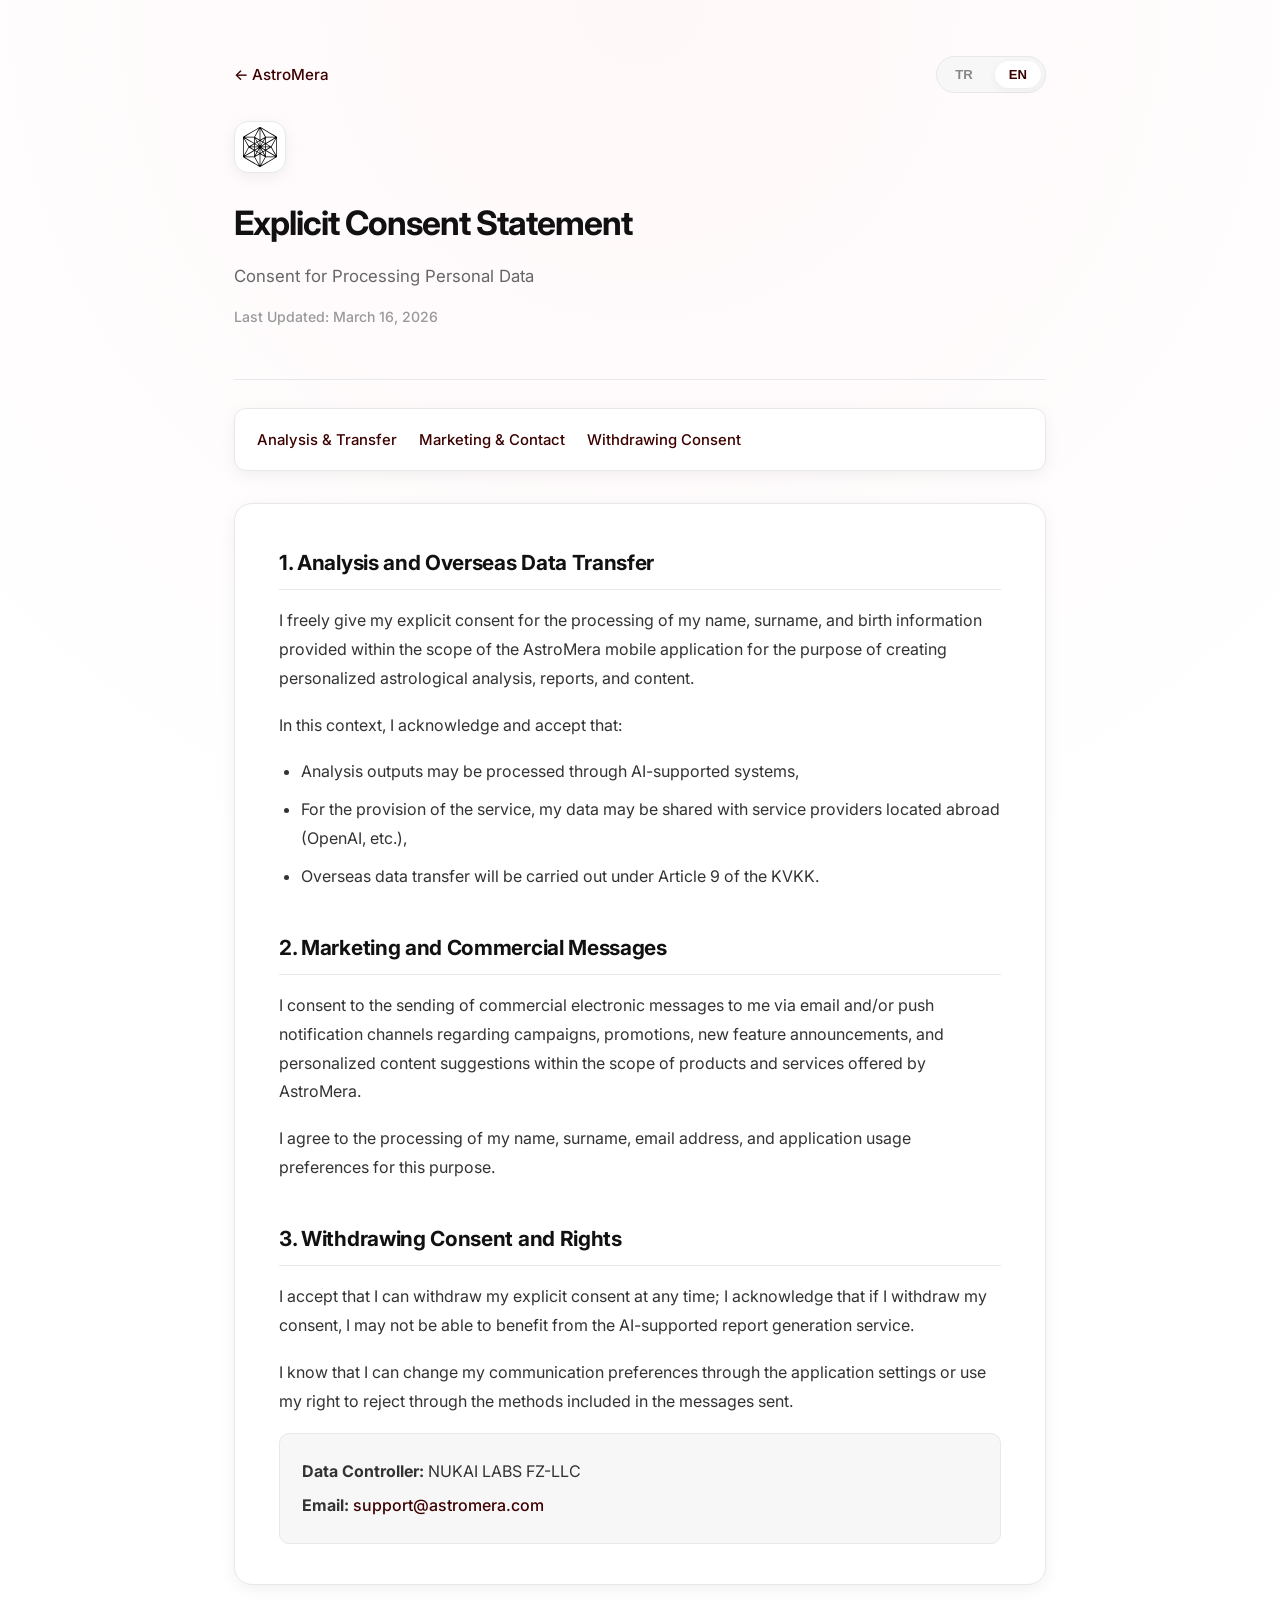
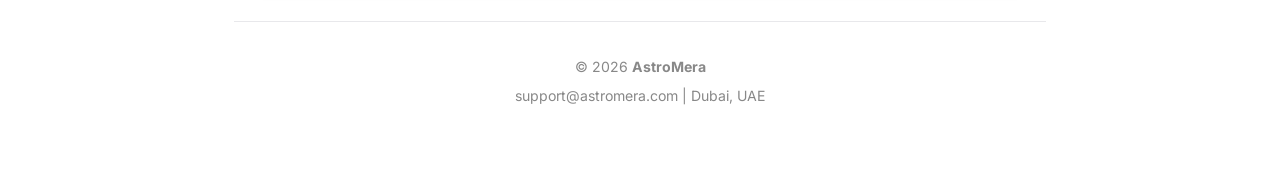
==== consent.html @ 08d9c650 "Uptade site" ====
<!DOCTYPE html>
<html lang="en">

<head>
    <meta charset="UTF-8">
    <meta name="viewport" content="width=device-width, initial-scale=1.0">
    <meta name="description"
        content="AstroMera Açık Rıza Beyanı – Yapay zeka analizleri ve veri aktarımı onay formunu inceleyin.">
    <meta name="theme-color" content="#fff2f4">
    <title>Explicit Consent – AstroMera</title>
    <link rel="preconnect" href="https://fonts.googleapis.com">
    <link rel="preconnect" href="https://fonts.gstatic.com" crossorigin>
    <link href="https://fonts.googleapis.com/css2?family=Inter:wght@400;500;600;700&display=swap" rel="stylesheet">
    <link rel="stylesheet" href="style.css">
</head>

<body>

    <div class="container">

        <!-- Back -->
        <nav class="breadcrumb" aria-label="Breadcrumb">
            <a href="index.html" class="tr-only">← AstroMera</a>
            <a href="index.html" class="en-only">← AstroMera</a>
            <div class="lang-switcher">
                <button class="lang-btn" data-lang="tr">TR</button>
                <button class="lang-btn" data-lang="en">EN</button>
            </div>
        </nav>

        <!-- Hero -->
        <header class="hero hero--sub">
            <div class="app-icon">
                <img src="images/logo.svg" alt="AstroMera Icon">
            </div>
            <h1 class="app-name tr-only">Açık Rıza Beyanı</h1>
            <h1 class="app-name en-only">Explicit Consent Statement</h1>
            <p class="short-desc tr-only">Kişisel Verilerin İşlenmesine İlişkin Onay</p>
            <p class="short-desc en-only">Consent for Processing Personal Data</p>
            <div class="last-updated tr-only">Son Güncelleme: <time datetime="2026-03-16">16 Mart 2026</time></div>
            <div class="last-updated en-only">Last Updated: <time datetime="2026-03-16">March 16, 2026</time></div>
        </header>

        <!-- Anchor Menü -->
        <nav class="anchor-menu" aria-label="Bölümler">
            <ul class="tr-only">
                <li><a href="#tr-ai-consent">Analiz ve Veri Aktarımı</a></li>
                <li><a href="#tr-marketing-consent">Pazarlama ve İletişim</a></li>
                <li><a href="#tr-withdraw">Rızanın Geri Çekilmesi</a></li>
            </ul>
            <ul class="en-only">
                <li><a href="#en-ai-consent">Analysis & Transfer</a></li>
                <li><a href="#en-marketing-consent">Marketing & Contact</a></li>
                <li><a href="#en-withdraw">Withdrawing Consent</a></li>
            </ul>
        </nav>

        <main>
            <article class="document-section">
                <!-- Turkish Content -->
                <div class="content-block tr-only">
                    <h2 id="tr-ai-consent">1. Analiz ve Yurtdışı Veri Aktarımı</h2>
                    <p>AstroMera mobil uygulaması kapsamında tarafımca sağlanan ad, soyad ve doğum bilgilerimin kişiye özel astrolojik analiz, rapor ve içerik oluşturulması amacıyla işlenmesine özgür irademle açık rıza veririm.</p>
                    <p>Bu kapsamda;</p>
                    <ul>
                        <li>Analiz çıktılarının yapay zeka destekli sistemler aracılığıyla işlenebileceğini,</li>
                        <li>Hizmetin sunulabilmesi amacıyla verilerimin yurt dışında yerleşik hizmet sağlayıcılarla (OpenAI vb.) paylaşılabileceğini,</li>
                        <li>Yurtdışı veri aktarımının KVKK’nın 9. maddesi kapsamında gerçekleştirileceğini biliyorum.</li>
                    </ul>

                    <h2 id="tr-marketing-consent">2. Pazarlama ve Ticari İletiler</h2>
                    <p>AstroMera tarafından sunulan ürün ve hizmetler kapsamında kampanya, promosyon, yeni özellik duyuruları ve kişiselleştirilmiş içerik önerileri hakkında tarafıma e-posta ve/veya anlık bildirim (push notification) kanalları aracılığıyla ticari elektronik ileti gönderilmesine onay veririm.</p>
                    <p>Bu amaçla ad, soyad, e-posta adresi ve uygulama kullanım tercihlerimin işlenmesini kabul ederim.</p>

                    <h2 id="tr-withdraw">3. Rızanın Geri Çekilmesi ve Haklar</h2>
                    <p>Açık rızamı dilediğim zaman geri çekebileceğimi; rızamı geri çekmem halinde yapay zeka destekli rapor oluşturma hizmetinden faydalanamayabileceğimi bildiğimi kabul ederim.</p>
                    <p>İletişim tercihlerimi uygulama ayarları üzerinden değiştirebileceğimi veya gönderilen iletilerde yer alan yöntemlerle ret hakkımı kullanabileceğimi biliyorum.</p>
                    
                    <div class="contact-card">
                        <p><strong>Veri Sorumlusu:</strong> NUKAI LABS FZ-LLC</p>
                        <p><strong>E-posta:</strong> <a href="mailto:support@astromera.com">support@astromera.com</a></p>
                    </div>
                </div>

                <!-- English Content -->
                <div class="content-block en-only">
                    <h2 id="en-ai-consent">1. Analysis and Overseas Data Transfer</h2>
                    <p>I freely give my explicit consent for the processing of my name, surname, and birth information provided within the scope of the AstroMera mobile application for the purpose of creating personalized astrological analysis, reports, and content.</p>
                    <p>In this context, I acknowledge and accept that:</p>
                    <ul>
                        <li>Analysis outputs may be processed through AI-supported systems,</li>
                        <li>For the provision of the service, my data may be shared with service providers located abroad (OpenAI, etc.),</li>
                        <li>Overseas data transfer will be carried out under Article 9 of the KVKK.</li>
                    </ul>

                    <h2 id="en-marketing-consent">2. Marketing and Commercial Messages</h2>
                    <p>I consent to the sending of commercial electronic messages to me via email and/or push notification channels regarding campaigns, promotions, new feature announcements, and personalized content suggestions within the scope of products and services offered by AstroMera.</p>
                    <p>I agree to the processing of my name, surname, email address, and application usage preferences for this purpose.</p>

                    <h2 id="en-withdraw">3. Withdrawing Consent and Rights</h2>
                    <p>I accept that I can withdraw my explicit consent at any time; I acknowledge that if I withdraw my consent, I may not be able to benefit from the AI-supported report generation service.</p>
                    <p>I know that I can change my communication preferences through the application settings or use my right to reject through the methods included in the messages sent.</p>
                    
                    <div class="contact-card">
                        <p><strong>Data Controller:</strong> NUKAI LABS FZ-LLC</p>
                        <p><strong>Email:</strong> <a href="mailto:support@astromera.com">support@astromera.com</a></p>
                    </div>
                </div>
            </article>
        </main>

        <footer class="site-footer">
            <p>&copy; 2026 <strong>AstroMera</strong></p>
            <p class="tr-only"><a href="mailto:support@astromera.com">support@astromera.com</a> | Dubai, UAE</p>
            <p class="en-only"><a href="mailto:support@astromera.com">support@astromera.com</a> | Dubai, UAE</p>
        </footer>

    </div>
    <script src="script.js"></script>
</body>

</html>
---- style.css ----
:root {
    --bg-color: #f7f7f8;
    --text-color: #333333;
    --heading-color: #111111;
    --link-color: #3d0000;
    --link-hover: #5c0000;
    --card-bg: #ffffff;
    --border-color: #e8e8eb;
    --shadow-light: 0 4px 16px rgba(0, 0, 0, 0.06);
    --primary-color: #3d0000;
}

[lang="tr"] .en-only,
[lang="en"] .tr-only {
    display: none !important;
}

* {
    box-sizing: border-box;
    -webkit-tap-highlight-color: transparent;
}

html {
    scroll-behavior: smooth;
    background-color: #fff2f4;
}

html,
body {
    overflow-x: hidden;
    overflow-x: clip;
    width: 100%;
    margin: 0;
    padding: 0;
    max-width: 100vw;
}

body {
    font-family: 'Inter', -apple-system, BlinkMacSystemFont, "Segoe UI", Roboto, Helvetica, Arial, sans-serif;
    background-color: var(--card-bg);
    background-image: radial-gradient(circle at top center, rgba(255, 182, 193, 0.10), transparent 85%);
    background-attachment: fixed;
    color: var(--text-color);
    line-height: 1.8;
    margin: 0;
    padding: 0;
    -webkit-font-smoothing: antialiased;
    -moz-osx-font-smoothing: grayscale;
}

.container {
    max-width: 860px;
    margin: 0 auto;
    padding: 56px 24px 40px;
}

/* ─── Back ─── */
.breadcrumb {
    margin-bottom: 28px;
    display: flex;
    justify-content: space-between;
    align-items: center;
}

.lang-switcher {
    display: flex;
    gap: 8px;
    background: var(--bg-color);
    padding: 4px;
    border-radius: 20px;
    border: 1px solid var(--border-color);
}

.lang-btn {
    padding: 6px 14px;
    border-radius: 16px;
    border: none;
    background: transparent;
    font-size: 0.82rem;
    font-weight: 600;
    cursor: pointer;
    color: #888;
    transition: all 0.2s ease;
}

.lang-btn.active {
    background: var(--card-bg);
    color: var(--primary-color);
    box-shadow: 0 2px 8px rgba(0, 0, 0, 0.05);
}

.breadcrumb a {
    color: var(--link-color);
    text-decoration: none;
    font-size: 0.95rem;
    font-weight: 500;
}

.breadcrumb a:hover {
    color: var(--link-hover);
}

/* ─── Hero ─── */
.hero {
    text-align: left;
    margin-bottom: 36px;
    padding-bottom: 28px;
    border-bottom: 1px solid var(--border-color);
}

.hero--sub {
    margin-bottom: 28px;
}

.app-icon {
    width: 64px;
    height: 64px;
    background-color: var(--card-bg);
    border-radius: 18px;
    display: flex;
    align-items: center;
    justify-content: center;
    color: #555;
    border: 1px solid var(--border-color);
    box-shadow: var(--shadow-light);
    margin-bottom: 20px;
    overflow: hidden;
}

.app-icon img {
    width: 80%;
    height: 80%;
    object-fit: contain;
}

.hero--sub .app-icon {
    width: 52px;
    height: 52px;
    border-radius: 14px;
}

.app-name {
    font-size: 2.1rem;
    font-weight: 700;
    color: var(--heading-color);
    margin: 0 0 8px;
    letter-spacing: -0.03em;
}

.short-desc {
    font-size: 1.05rem;
    color: #666;
    margin: 0 0 12px;
}

.last-updated {
    font-size: 0.88rem;
    color: #999;
    font-weight: 500;
    margin-bottom: 22px;
}

/* ─── Store Badges ─── */
.store-badges {
    display: flex;
    flex-wrap: wrap;
    gap: 12px;
    margin-top: 6px;
}

.badge-link {
    display: inline-flex;
    align-items: center;
    transition: opacity 0.15s ease, transform 0.15s ease;
}

.badge-link:hover {
    opacity: 0.82;
    transform: translateY(-1px);
}

.badge-img {
    height: 42px;
    width: auto;
}

.badge-img--play {
    height: 42px;
}

/* ─── App Screenshots ─── */
.screenshots-section {
    margin-bottom: 36px;
    position: relative;
}

.carousel-wrapper {
    position: relative;
    padding: 0 44px;
    margin: 0 -44px;
}

.carousel-track-outer {
    overflow-x: hidden;
    overflow-y: visible;
    padding: 0;
}

.carousel-track {
    display: flex;
    gap: 14px;
    overflow-x: auto;
    scroll-snap-type: x mandatory;
    scroll-padding-inline: 16px;
    -webkit-overflow-scrolling: touch;
    scrollbar-width: none;
    padding: 14px 16px;
}

.carousel-track::-webkit-scrollbar {
    display: none;
}

/* Chrome/Safari */

.screenshot-slot {
    flex: 0 0 auto;
    width: calc((100% - 32px - 2 * 14px) / 3);
    aspect-ratio: 9 / 19.5;
    background: var(--card-bg);
    border: 1.5px solid var(--border-color);
    border-radius: 20px;
    box-shadow: 0 0 14px rgba(0, 0, 0, 0.08);
    scroll-snap-align: start;
    display: flex;
    align-items: center;
    justify-content: center;
    overflow: hidden;
    position: relative;
    transition: box-shadow 0.18s ease;
}

.screenshot-slot:hover {
    box-shadow: 0 0 15px rgba(61, 0, 0, 0.1),
        inset 0 80px 80px -80px rgba(61, 0, 0, 0.4),
        inset 0 50px 20px -50px rgba(61, 0, 0, 0.2);
}

.screenshot-slot img {
    width: 100%;
    height: 100%;
    object-fit: cover;
    border-radius: 18px;
}

.screenshot-label {
    font-size: 0.8rem;
    color: #bbb;
    font-weight: 500;
    text-align: center;
    padding: 12px;
    user-select: none;
}

.carousel-btn {
    position: absolute;
    top: 50%;
    transform: translateY(-50%);
    width: 36px;
    height: 36px;
    border-radius: 50%;
    background: var(--card-bg);
    border: 1px solid var(--border-color);
    box-shadow: 0 2px 10px rgba(0, 0, 0, 0.10);
    display: flex;
    align-items: center;
    justify-content: center;
    cursor: pointer;
    color: var(--text-color);
    transition: background 0.15s ease, opacity 0.15s ease, box-shadow 0.15s ease;
    padding: 0;
    z-index: 2;
}

.carousel-btn--prev {
    left: 0;
}

.carousel-btn--next {
    right: 0;
}

.carousel-btn:hover:not(:disabled) {
    background: #f0f0f0;
    box-shadow: 0 4px 16px rgba(0, 0, 0, 0.14);
}

.carousel-btn:disabled {
    opacity: 0.25;
    cursor: default;
    pointer-events: none;
}

/* ─── Legal Cards (index sayfası) ─── */
.legal-cards {
    display: flex;
    flex-direction: column;
    gap: 16px;
    margin-bottom: 40px;
}

.legal-card {
    display: flex;
    align-items: center;
    gap: 18px;
    background-color: var(--card-bg);
    padding: 24px 26px;
    border-radius: 16px;
    box-shadow: var(--shadow-light);
    border: 1px solid var(--border-color);
    text-decoration: none;
    color: inherit;
    transition: box-shadow 0.18s ease, transform 0.18s ease;
}

.legal-card:hover {
    box-shadow: 0 6px 22px rgba(0, 0, 0, 0.09);
    transform: translateY(-2px);
}

.card-icon {
    width: 52px;
    height: 52px;
    border-radius: 14px;
    background-color: var(--bg-color);
    border: 1px solid var(--border-color);
    display: flex;
    align-items: center;
    justify-content: center;
    flex-shrink: 0;
    color: #555;
}

.card-text {
    flex: 1;
}

.card-text h2 {
    font-size: 1.15rem;
    font-weight: 700;
    color: var(--heading-color);
    margin: 0 0 5px;
    letter-spacing: -0.01em;
}

.card-text p {
    font-size: 0.93rem;
    color: #666;
    margin: 0;
    line-height: 1.5;
}

.card-arrow {
    font-size: 1.3rem;
    color: #3d0000;
    flex-shrink: 0;
    transition: color 0.15s ease;
}

.legal-card:hover .card-arrow {
    color: var(--link-color);
}

/* ─── Anchor Menü ─── */
.anchor-menu {
    background-color: var(--card-bg);
    padding: 16px 22px;
    border-radius: 12px;
    box-shadow: var(--shadow-light);
    margin-bottom: 32px;
    border: 1px solid var(--border-color);
}

.anchor-menu ul {
    list-style: none;
    padding: 0;
    margin: 0;
    display: flex;
    flex-wrap: wrap;
    gap: 12px 22px;
}

.anchor-menu li {
    margin: 0;
}

.anchor-menu a {
    text-decoration: none;
    color: var(--link-color);
    font-weight: 500;
    font-size: 0.93rem;
    transition: color 0.15s ease;
}

.anchor-menu a:hover {
    color: var(--link-hover);
}

/* ─── Document ─── */
.document-section {
    background-color: var(--card-bg);
    padding: 40px 44px;
    border-radius: 18px;
    box-shadow: var(--shadow-light);
    margin-bottom: 36px;
    border: 1px solid var(--border-color);
}

.content-block h2 {
    font-size: 1.3rem;
    color: var(--heading-color);
    margin-top: 38px;
    margin-bottom: 14px;
    padding-bottom: 8px;
    border-bottom: 1px solid var(--border-color);
    font-weight: 700;
    letter-spacing: -0.015em;
    scroll-margin-top: 80px;
}

.content-block h2:first-child {
    margin-top: 0;
}

.content-block p {
    margin-bottom: 18px;
}

.content-block ul {
    padding-left: 22px;
    margin-bottom: 20px;
}

.content-block li {
    margin-bottom: 9px;
}

.content-block a {
    color: var(--link-color);
    text-decoration: none;
}

.content-block a:hover {
    color: var(--link-hover);
}

/* ─── Contact Card ─── */
.contact-section {
    background-color: var(--card-bg);
    padding: 36px 44px;
    border-radius: 18px;
    box-shadow: var(--shadow-light);
    margin-bottom: 36px;
    border: 1px solid var(--border-color);
}

.contact-section h2 {
    font-size: 1.5rem;
    color: var(--heading-color);
    margin-top: 0;
    margin-bottom: 16px;
    letter-spacing: -0.02em;
}

.contact-card {
    background-color: var(--bg-color);
    padding: 18px 22px;
    border-radius: 10px;
    margin-top: 18px;
    border: 1px solid var(--border-color);
}

.contact-card p {
    margin: 5px 0;
}

.contact-card a {
    color: var(--link-color);
    text-decoration: none;
    font-weight: 500;
}

.contact-card a:hover {
    color: var(--link-hover);
}

/* ─── Footer ─── */
.site-footer {
    text-align: center;
    padding: 28px 20px;
    border-top: 1px solid var(--border-color);
    color: #888;
    font-size: 0.88rem;
    margin-top: 10px;
}

.site-footer p {
    margin: 4px 0;
}

.site-footer a {
    color: #888;
    text-decoration: none;
}

.site-footer a:hover {
    color: var(--text-color);
}

/* ─── Responsive ─── */
@media (max-width: 600px) {
    .container {
        padding: 28px 16px 32px;
    }

    .document-section,
    .contact-section {
        padding: 24px 20px;
    }

    .app-name {
        font-size: 1.75rem;
    }

    body {
        background-image: radial-gradient(circle at top center, rgba(255, 182, 193, 0.08), transparent 60%);
    }

    .badge-img,
    .badge-img--play {
        height: 38px;
    }

    .anchor-menu ul {
        flex-direction: column;
        gap: 10px;
    }

    .legal-card {
        padding: 20px;
    }

    .card-icon {
        width: 44px;
        height: 44px;
    }

    .carousel-wrapper {
        margin-left: -16px;
        margin-right: -16px;
        padding: 0;
    }

    .carousel-btn {
        display: none;
    }

    .screenshot-slot {
        width: 66%;
    }

    .carousel-track {
        padding: 14px 16px;
        scroll-padding-inline: 16px;
    }
}
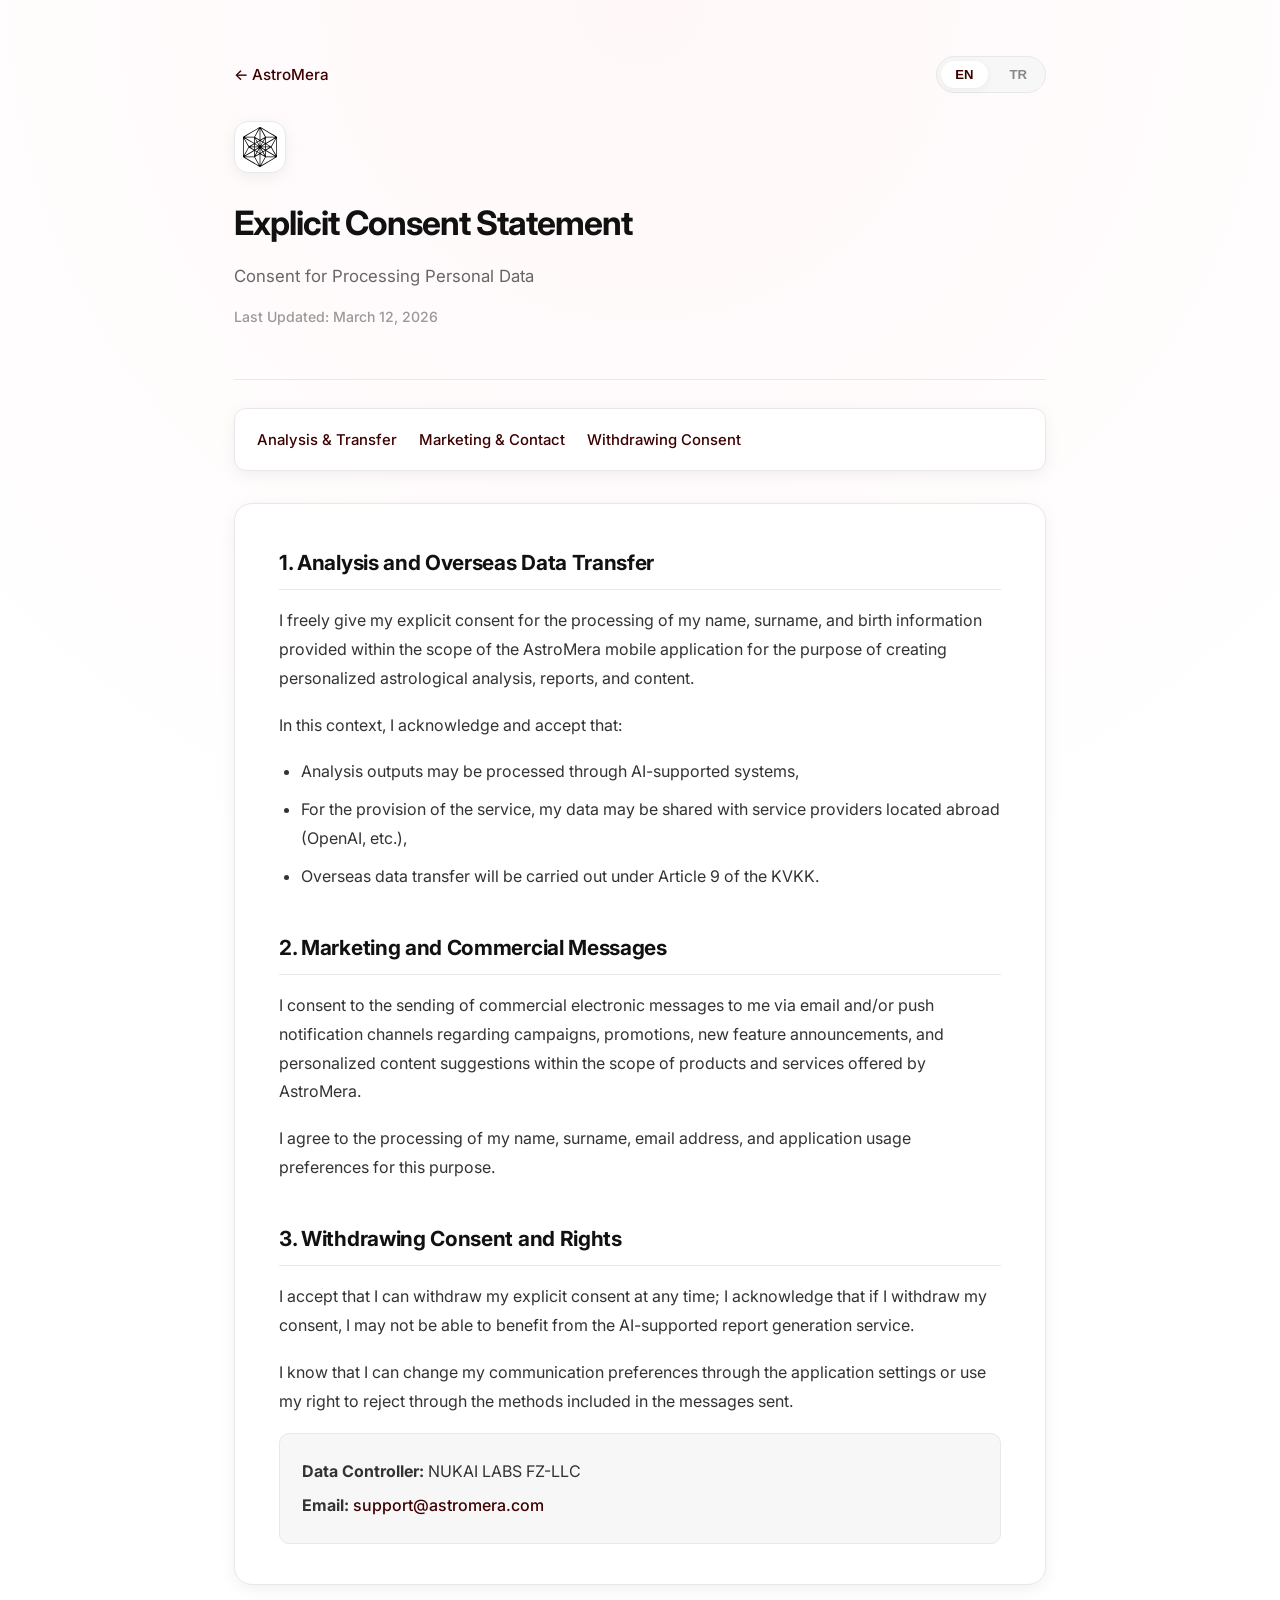
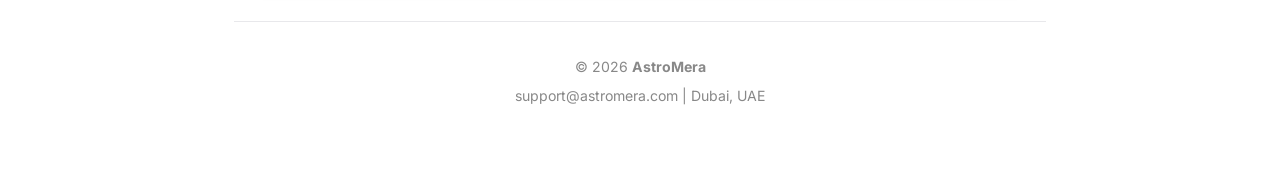
==== commit 8fbd5a8f: "Uptade Lang." ====
--- a/consent.html
+++ b/consent.html
@@ -23,8 +23,8 @@
             <a href="index.html" class="tr-only">← AstroMera</a>
             <a href="index.html" class="en-only">← AstroMera</a>
             <div class="lang-switcher">
+                <button class="lang-btn" data-lang="en">EN</button>
                 <button class="lang-btn" data-lang="tr">TR</button>
-                <button class="lang-btn" data-lang="en">EN</button>
             </div>
         </nav>
 
@@ -37,8 +37,8 @@
             <h1 class="app-name en-only">Explicit Consent Statement</h1>
             <p class="short-desc tr-only">Kişisel Verilerin İşlenmesine İlişkin Onay</p>
             <p class="short-desc en-only">Consent for Processing Personal Data</p>
-            <div class="last-updated tr-only">Son Güncelleme: <time datetime="2026-03-16">16 Mart 2026</time></div>
-            <div class="last-updated en-only">Last Updated: <time datetime="2026-03-16">March 16, 2026</time></div>
+            <div class="last-updated tr-only">Son Güncelleme: <time datetime="2026-03-12">12 Mart 2026</time></div>
+            <div class="last-updated en-only">Last Updated: <time datetime="2026-03-12">March 12, 2026</time></div>
         </header>
 
         <!-- Anchor Menü -->
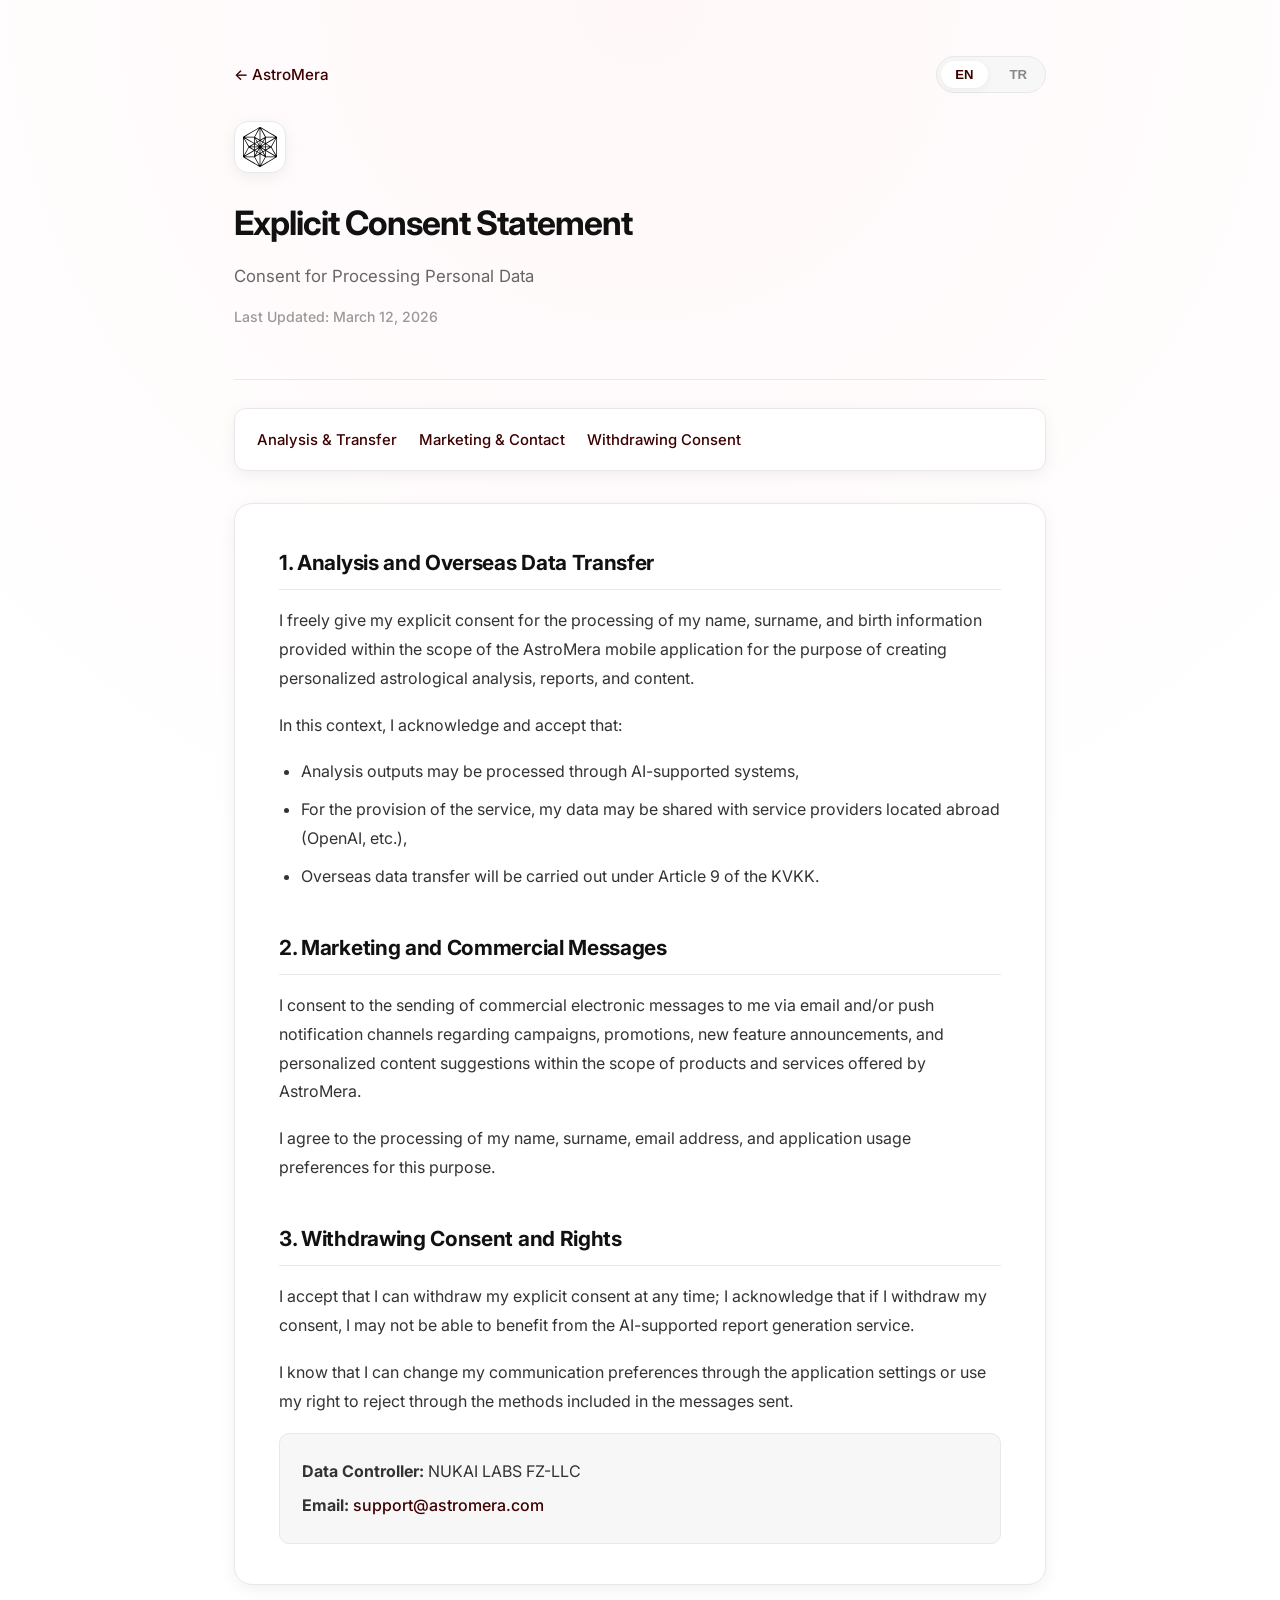
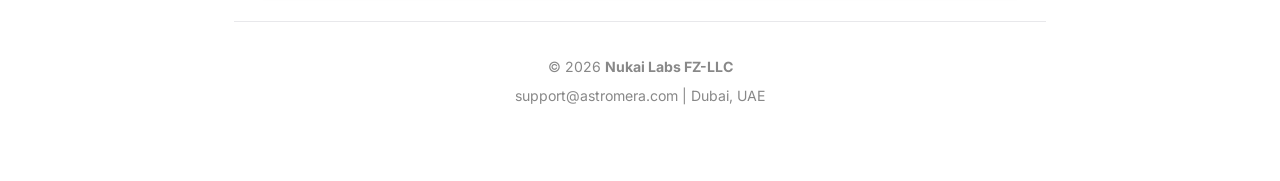
==== commit 16b56eba: "Update footer" ====
--- a/consent.html
+++ b/consent.html
@@ -110,7 +110,7 @@
         </main>
 
         <footer class="site-footer">
-            <p>&copy; 2026 <strong>AstroMera</strong></p>
+            <p>&copy; 2026 <strong>Nukai Labs FZ-LLC</strong></p>
             <p class="tr-only"><a href="mailto:support@astromera.com">support@astromera.com</a> | Dubai, UAE</p>
             <p class="en-only"><a href="mailto:support@astromera.com">support@astromera.com</a> | Dubai, UAE</p>
         </footer>
